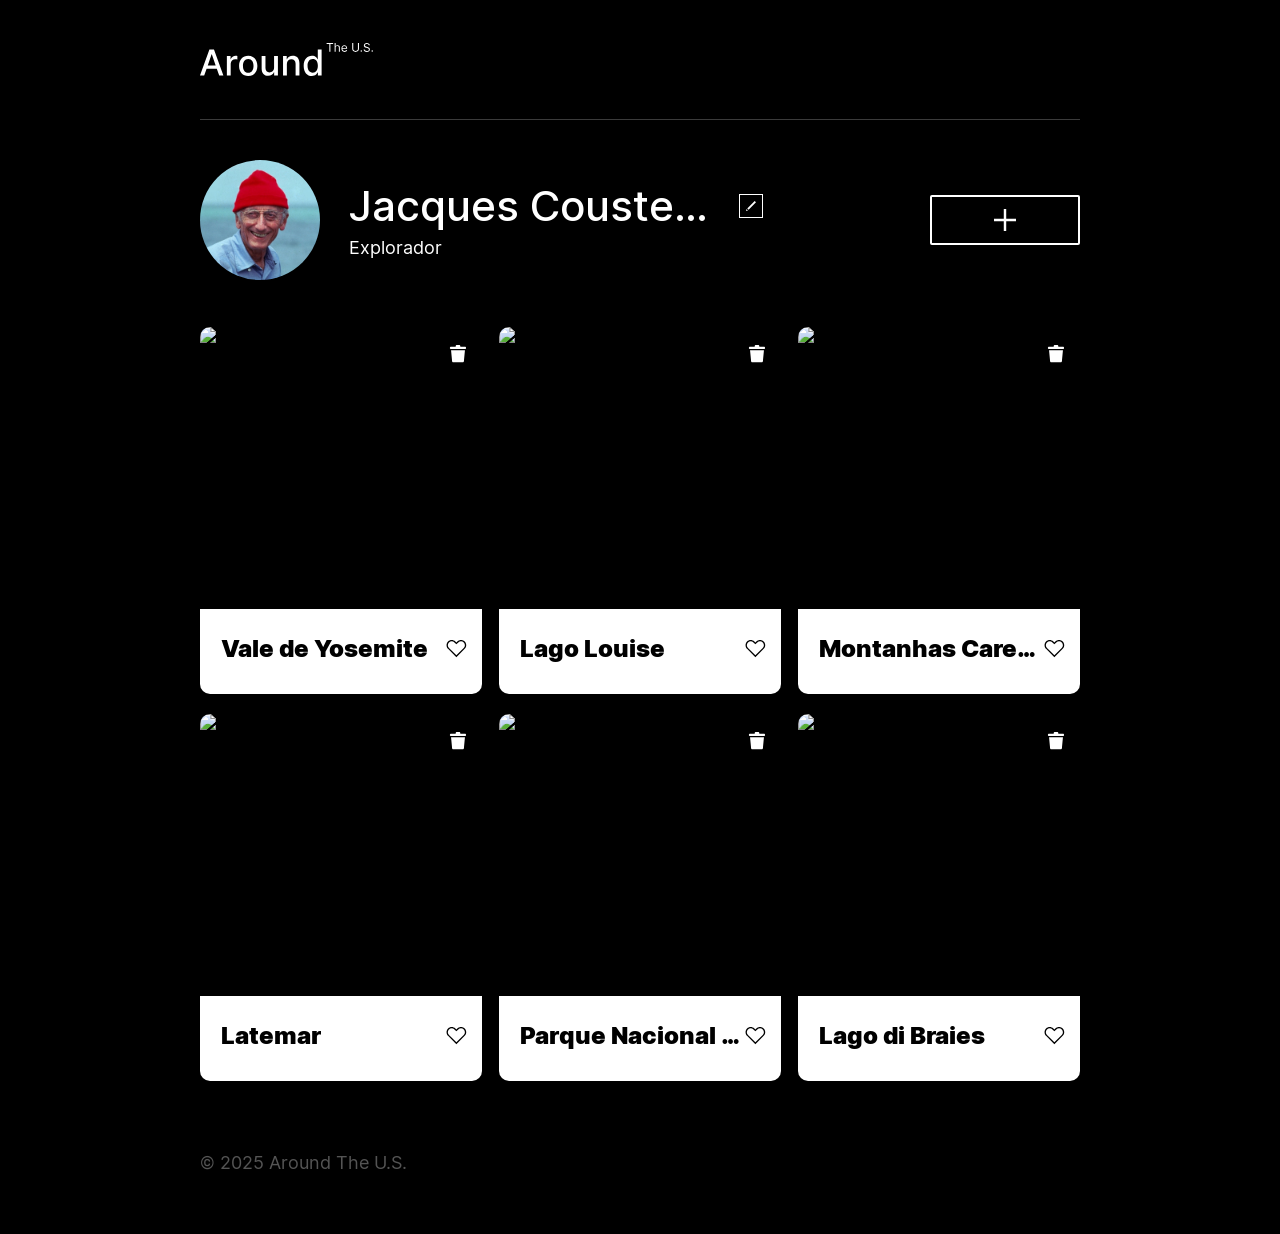
==== index.html @ 38c667b5 "Initial commit" ====
<!DOCTYPE html>
<html lang="pt">
  <head>
    <meta charset="UTF-8" />
    <meta content="width=device-width, initial-scale=1.0" name="viewport" />
    <meta content="ie=edge" http-equiv="X-UA-Compatible" />
    <title>Around The U.S.</title>
    <link href="./pages/index.css" rel="stylesheet" />
  </head>
  <body class="page">
    <div class="page__content">
      <header class="header page__section">
        <img
          alt="Logotipo Around The U.S."
          class="logo header__logo"
          src="./images/logo.svg"
        />
      </header>
      <main class="content">
        <section class="profile page__section">
          <img class="profile__image" src="./images/avatar.jpg" alt="Avatar" />
          <div class="profile__info">
            <h1 class="profile__title">Jacques Cousteau</h1>
            <button
              aria-label="Editar perfil"
              class="profile__edit-button"
              type="button"
            ></button>
            <p class="profile__description">Explorador</p>
          </div>
          <button
            aria-label="Adicionar cartão"
            class="profile__add-button"
            type="button"
          ></button>
        </section>
        <section class="cards page__section">
          <ul class="cards__list">
            <li class="card">
              <img
                class="card__image"
                src="https://practicum-content.s3.us-west-1.amazonaws.com/web-code/moved_yosemite.jpg"
                alt="Vale de Yosemite"
              />
              <button
                aria-label="Excluir cartão"
                class="card__delete-button"
                type="button"
              ></button>
              <div class="card__description">
                <h2 class="card__title">Vale de Yosemite</h2>
                <button
                  aria-label="Botão de curtir"
                  class="card__like-button"
                  type="button"
                ></button>
              </div>
            </li>
            <li class="card">
              <img
                class="card__image"
                src="https://practicum-content.s3.us-west-1.amazonaws.com/web-code/moved_lake-louise.jpg"
                alt="Lago Louise"
              />
              <button
                aria-label="Excluir cartão"
                class="card__delete-button"
                type="button"
              ></button>
              <div class="card__description">
                <h2 class="card__title">Lago Louise</h2>
                <button
                  aria-label="Botão de curtir"
                  class="card__like-button"
                  type="button"
                ></button>
              </div>
            </li>
            <li class="card">
              <img
                class="card__image"
                src="https://practicum-content.s3.us-west-1.amazonaws.com/web-code/moved_bald-mountains.jpg"
                alt="Montanhas Carecas"
              />
              <button
                aria-label="Excluir cartão"
                class="card__delete-button"
                type="button"
              ></button>
              <div class="card__description">
                <h2 class="card__title">Montanhas Carecas</h2>
                <button
                  aria-label="Botão de curtir"
                  class="card__like-button"
                  type="button"
                ></button>
              </div>
            </li>
            <li class="card">
              <img
                class="card__image"
                src="https://practicum-content.s3.us-west-1.amazonaws.com/web-code/moved_latemar.jpg"
                alt="Latemar"
              />
              <button
                aria-label="Excluir cartão"
                class="card__delete-button"
                type="button"
              ></button>
              <div class="card__description">
                <h2 class="card__title">Latemar</h2>
                <button
                  aria-label="Botão de curtir"
                  class="card__like-button"
                  type="button"
                ></button>
              </div>
            </li>
            <li class="card">
              <img
                class="card__image"
                src="https://practicum-content.s3.us-west-1.amazonaws.com/web-code/moved_vanoise.jpg"
                alt="Parque Nacional da Vanoise"
              />
              <button
                aria-label="Excluir cartão"
                class="card__delete-button"
                type="button"
              ></button>
              <div class="card__description">
                <h2 class="card__title">Parque Nacional da Vanoise</h2>
                <button
                  aria-label="Botão de curtir"
                  class="card__like-button"
                  type="button"
                ></button>
              </div>
            </li>
            <li class="card">
              <img
                class="card__image"
                src="https://practicum-content.s3.us-west-1.amazonaws.com/web-code/moved_lago.jpg"
                alt="Lago di Braies"
              />
              <button
                aria-label="Excluir cartão"
                class="card__delete-button"
                type="button"
              ></button>
              <div class="card__description">
                <h2 class="card__title">Lago di Braies</h2>
                <button
                  aria-label="Botão de curtir"
                  class="card__like-button"
                  type="button"
                ></button>
              </div>
            </li>
          </ul>
        </section>
      </main>
      <footer class="footer page__section">
        <p class="footer__copyright">© 2025 Around The U.S.</p>
      </footer>
      <div class="popup" id="edit-popup">
        <div class="popup__content">
          <button
            aria-label="Fechar pop-up"
            class="popup__close"
            type="button"
          ></button>
          <h3 class="popup__title">Editar perfil</h3>
          <form class="popup__form" id="edit-profile-form">
            <input
              class="popup__input popup__input_type_name"
              name="name"
              placeholder="Nome"
              type="text"
            />
            <input
              class="popup__input popup__input_type_description"
              name="description"
              placeholder="Sobre mim"
              type="text"
            />
            <button class="button popup__button" type="submit">Salvar</button>
          </form>
        </div>
      </div>
      <div class="popup" id="new-card-popup">
        <div class="popup__content">
          <button
            aria-label="Fechar pop-up"
            class="popup__close"
            type="button"
          ></button>
          <h3 class="popup__title">Novo local</h3>
          <form class="popup__form" id="new-card-form">
            <input
              class="popup__input popup__input_type_card-name"
              name="place-name"
              placeholder="Título"
              required
              type="text"
            />
            <input
              class="popup__input popup__input_type_url"
              name="link"
              placeholder="Link de Imagem"
              required
              type="url"
            />
            <button class="button popup__button" type="submit">Criar</button>
          </form>
        </div>
      </div>
      <div class="popup" id="image-popup">
        <div class="popup__content popup__content_content_image">
          <button
            aria-label="Fechar pop-up"
            class="popup__close"
            type="button"
          ></button>
          <img alt="" class="popup__image" src="#" />
          <p class="popup__caption"></p>
        </div>
      </div>
    </div>
  </body>
</html>
---- pages/index.css ----
@import url("../vendor/normalize.css");
@import url("../vendor/fonts.css");

@import url("../blocks/page.css");
@import url("../blocks/header.css");
@import url("../blocks/content.css");
@import url("../blocks/footer.css");
@import url("../blocks/profile.css");
@import url("../blocks/cards.css");
@import url("../blocks/card.css");
@import url("../blocks/popup.css");
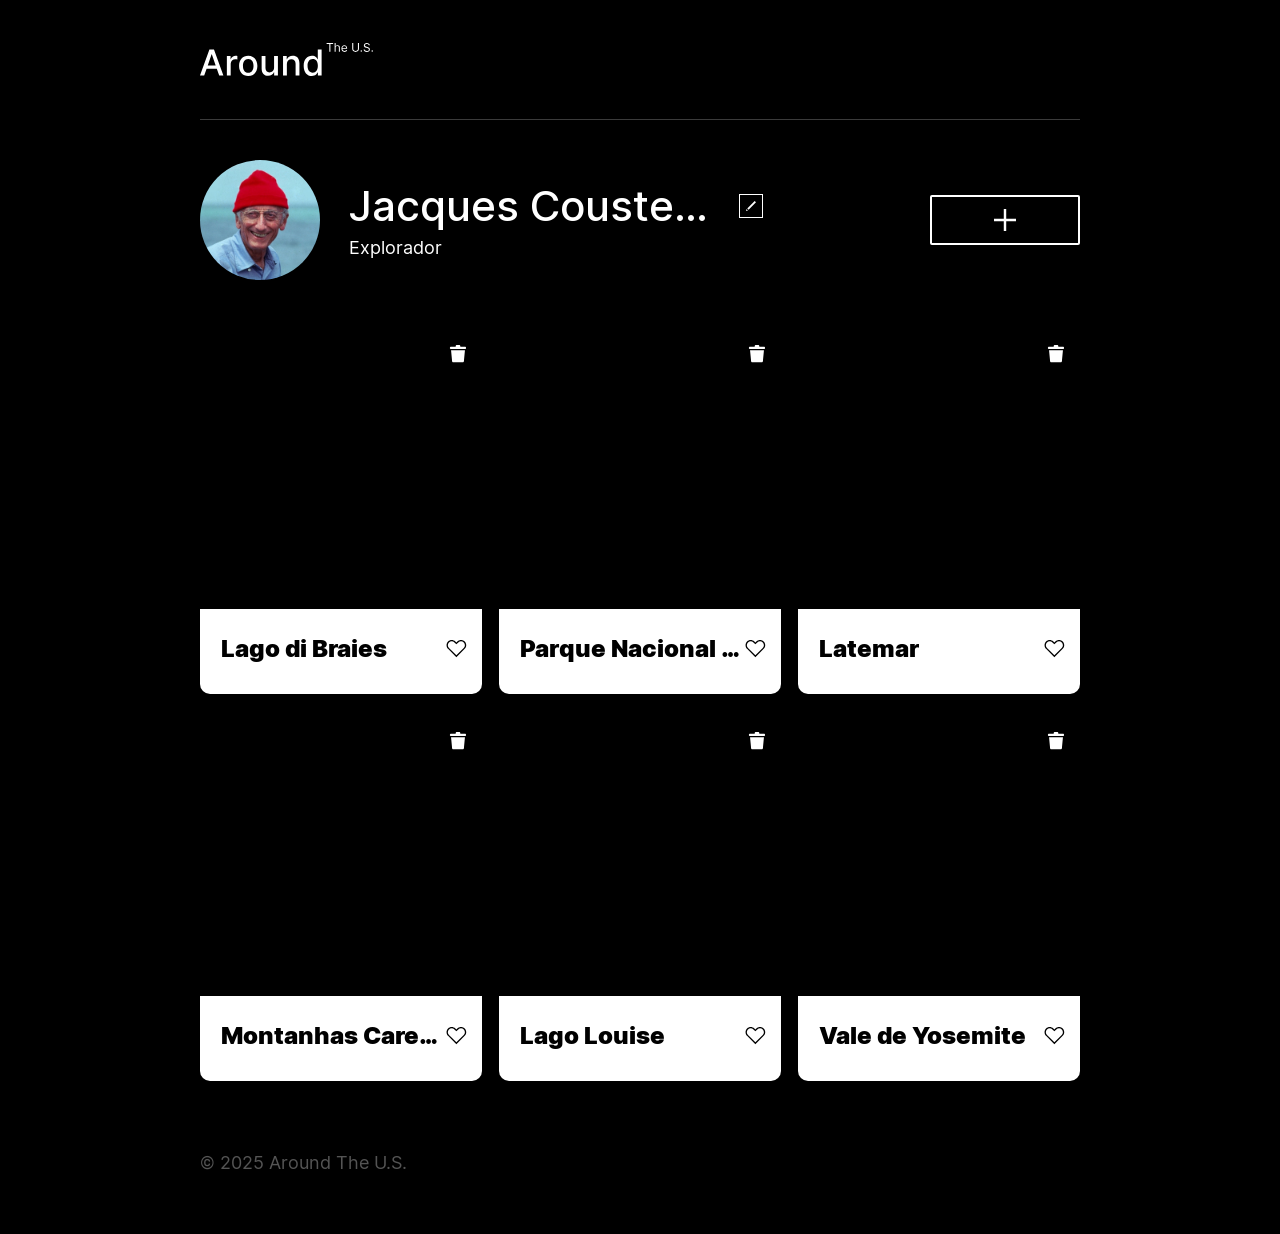
==== commit 81aedc85: "Add dynamic card rendering and new card form" ====
--- a/index.html
+++ b/index.html
@@ -1,4 +1,4 @@
-<!DOCTYPE html>
+<!doctype html>
 <html lang="pt">
   <head>
     <meta charset="UTF-8" />
@@ -36,126 +36,24 @@
         </section>
         <section class="cards page__section">
           <ul class="cards__list">
-            <li class="card">
-              <img
-                class="card__image"
-                src="https://practicum-content.s3.us-west-1.amazonaws.com/web-code/moved_yosemite.jpg"
-                alt="Vale de Yosemite"
-              />
-              <button
-                aria-label="Excluir cartão"
-                class="card__delete-button"
-                type="button"
-              ></button>
-              <div class="card__description">
-                <h2 class="card__title">Vale de Yosemite</h2>
+            <template id="card__template">
+              <li class="card">
+                <img class="card__image" src="" alt="" />
                 <button
-                  aria-label="Botão de curtir"
-                  class="card__like-button"
+                  aria-label="Excluir cartão"
+                  class="card__delete-button"
                   type="button"
                 ></button>
-              </div>
-            </li>
-            <li class="card">
-              <img
-                class="card__image"
-                src="https://practicum-content.s3.us-west-1.amazonaws.com/web-code/moved_lake-louise.jpg"
-                alt="Lago Louise"
-              />
-              <button
-                aria-label="Excluir cartão"
-                class="card__delete-button"
-                type="button"
-              ></button>
-              <div class="card__description">
-                <h2 class="card__title">Lago Louise</h2>
-                <button
-                  aria-label="Botão de curtir"
-                  class="card__like-button"
-                  type="button"
-                ></button>
-              </div>
-            </li>
-            <li class="card">
-              <img
-                class="card__image"
-                src="https://practicum-content.s3.us-west-1.amazonaws.com/web-code/moved_bald-mountains.jpg"
-                alt="Montanhas Carecas"
-              />
-              <button
-                aria-label="Excluir cartão"
-                class="card__delete-button"
-                type="button"
-              ></button>
-              <div class="card__description">
-                <h2 class="card__title">Montanhas Carecas</h2>
-                <button
-                  aria-label="Botão de curtir"
-                  class="card__like-button"
-                  type="button"
-                ></button>
-              </div>
-            </li>
-            <li class="card">
-              <img
-                class="card__image"
-                src="https://practicum-content.s3.us-west-1.amazonaws.com/web-code/moved_latemar.jpg"
-                alt="Latemar"
-              />
-              <button
-                aria-label="Excluir cartão"
-                class="card__delete-button"
-                type="button"
-              ></button>
-              <div class="card__description">
-                <h2 class="card__title">Latemar</h2>
-                <button
-                  aria-label="Botão de curtir"
-                  class="card__like-button"
-                  type="button"
-                ></button>
-              </div>
-            </li>
-            <li class="card">
-              <img
-                class="card__image"
-                src="https://practicum-content.s3.us-west-1.amazonaws.com/web-code/moved_vanoise.jpg"
-                alt="Parque Nacional da Vanoise"
-              />
-              <button
-                aria-label="Excluir cartão"
-                class="card__delete-button"
-                type="button"
-              ></button>
-              <div class="card__description">
-                <h2 class="card__title">Parque Nacional da Vanoise</h2>
-                <button
-                  aria-label="Botão de curtir"
-                  class="card__like-button"
-                  type="button"
-                ></button>
-              </div>
-            </li>
-            <li class="card">
-              <img
-                class="card__image"
-                src="https://practicum-content.s3.us-west-1.amazonaws.com/web-code/moved_lago.jpg"
-                alt="Lago di Braies"
-              />
-              <button
-                aria-label="Excluir cartão"
-                class="card__delete-button"
-                type="button"
-              ></button>
-              <div class="card__description">
-                <h2 class="card__title">Lago di Braies</h2>
-                <button
-                  aria-label="Botão de curtir"
-                  class="card__like-button"
-                  type="button"
-                ></button>
-              </div>
-            </li>
+                <div class="card__description">
+                  <h2 class="card__title"></h2>
+                  <button
+                    aria-label="Botão de curtir"
+                    class="card__like-button"
+                    type="button"
+                  ></button>
+                </div>
+              </li>
+            </template>
           </ul>
         </section>
       </main>
@@ -226,5 +124,6 @@
         </div>
       </div>
     </div>
+    <script src="scripts/index.js"></script>
   </body>
 </html>
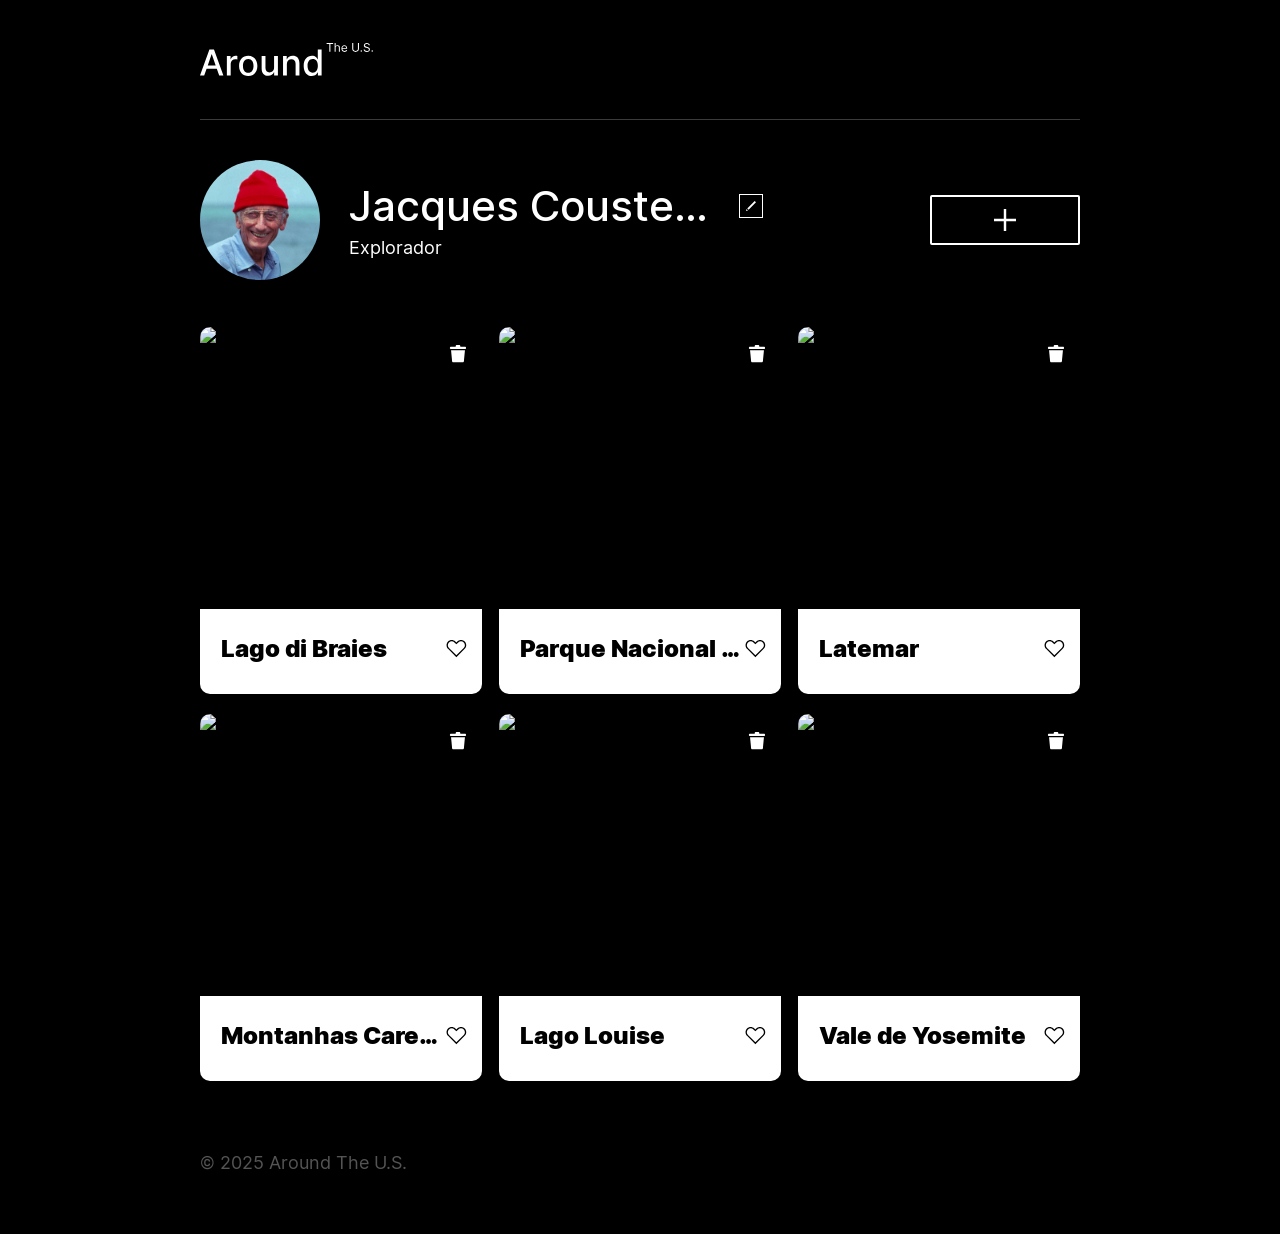
==== commit 4bfc0794: "Add labels and error message elements to form fields" ====
--- a/index.html
+++ b/index.html
@@ -69,18 +69,26 @@
           ></button>
           <h3 class="popup__title">Editar perfil</h3>
           <form class="popup__form" id="edit-profile-form">
-            <input
-              class="popup__input popup__input_type_name"
-              name="name"
-              placeholder="Nome"
-              type="text"
-            />
-            <input
-              class="popup__input popup__input_type_description"
-              name="description"
-              placeholder="Sobre mim"
-              type="text"
-            />
+            <label for="name" class="popup__field">
+              <input
+                class="popup__input popup__input_type_name"
+                name="name"
+                placeholder="Nome"
+                type="text"
+                id="name"
+              />
+              <span class="popup__error" id="name-error"></span>
+            </label>
+            <label for="description" class="popup__field">
+              <input
+                class="popup__input popup__input_type_description"
+                name="description"
+                placeholder="Sobre mim"
+                type="text"
+                id="description"
+              />
+              <span class="popup__error" id="description-error"></span>
+            </label>
             <button class="button popup__button" type="submit">Salvar</button>
           </form>
         </div>
@@ -94,20 +102,28 @@
           ></button>
           <h3 class="popup__title">Novo local</h3>
           <form class="popup__form" id="new-card-form">
-            <input
-              class="popup__input popup__input_type_card-name"
-              name="place-name"
-              placeholder="Título"
-              required
-              type="text"
-            />
-            <input
-              class="popup__input popup__input_type_url"
-              name="link"
-              placeholder="Link de Imagem"
-              required
-              type="url"
-            />
+            <label for="place-name" class="popup__field">
+              <input
+                class="popup__input popup__input_type_card-name"
+                name="place-name"
+                placeholder="Título"
+                required
+                type="text"
+                id="place-name"
+              />
+              <span class="popup__error" id="place-name-error"></span>
+            </label>
+            <label for="link" class="popup__field">
+              <input
+                class="popup__input popup__input_type_url"
+                name="link"
+                placeholder="Link de Imagem"
+                required
+                type="url"
+                id="link"
+              />
+              <span class="popup__error" id="link-error"></span>
+            </label>
             <button class="button popup__button" type="submit">Criar</button>
           </form>
         </div>
